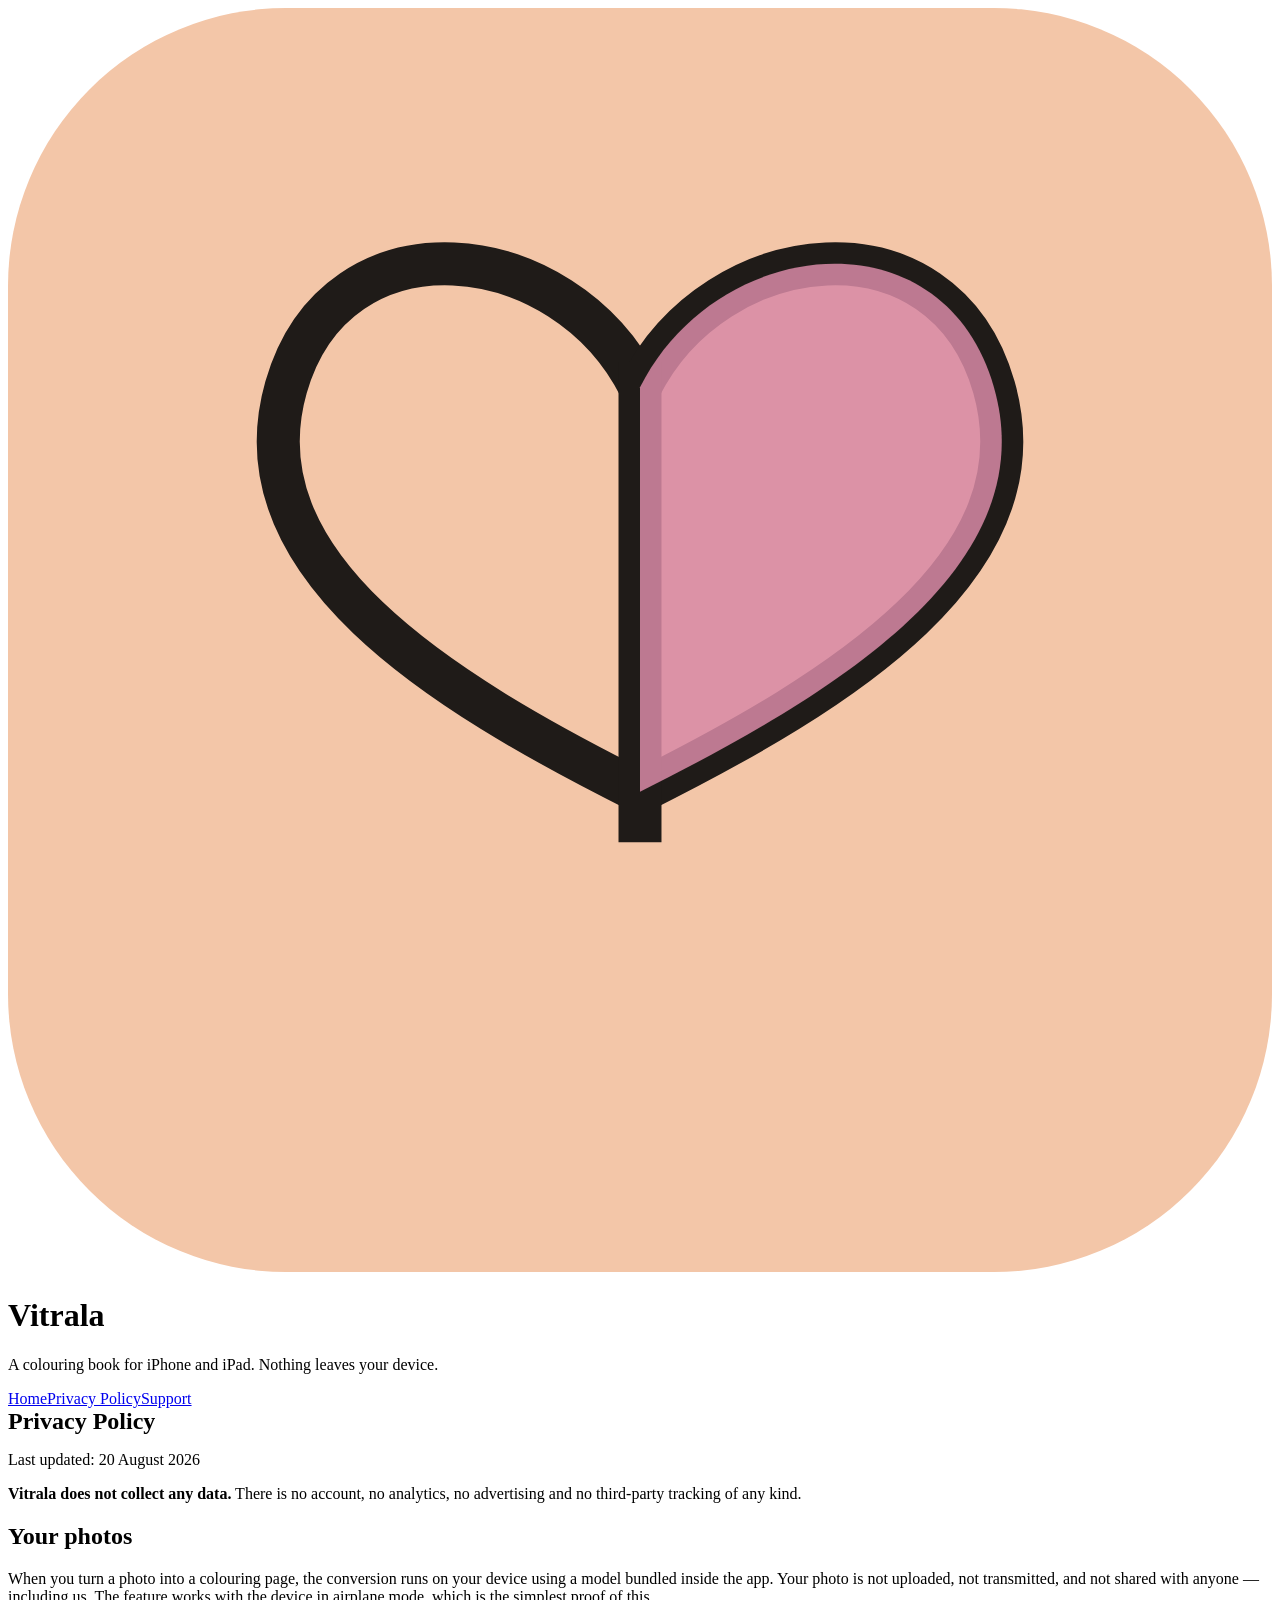
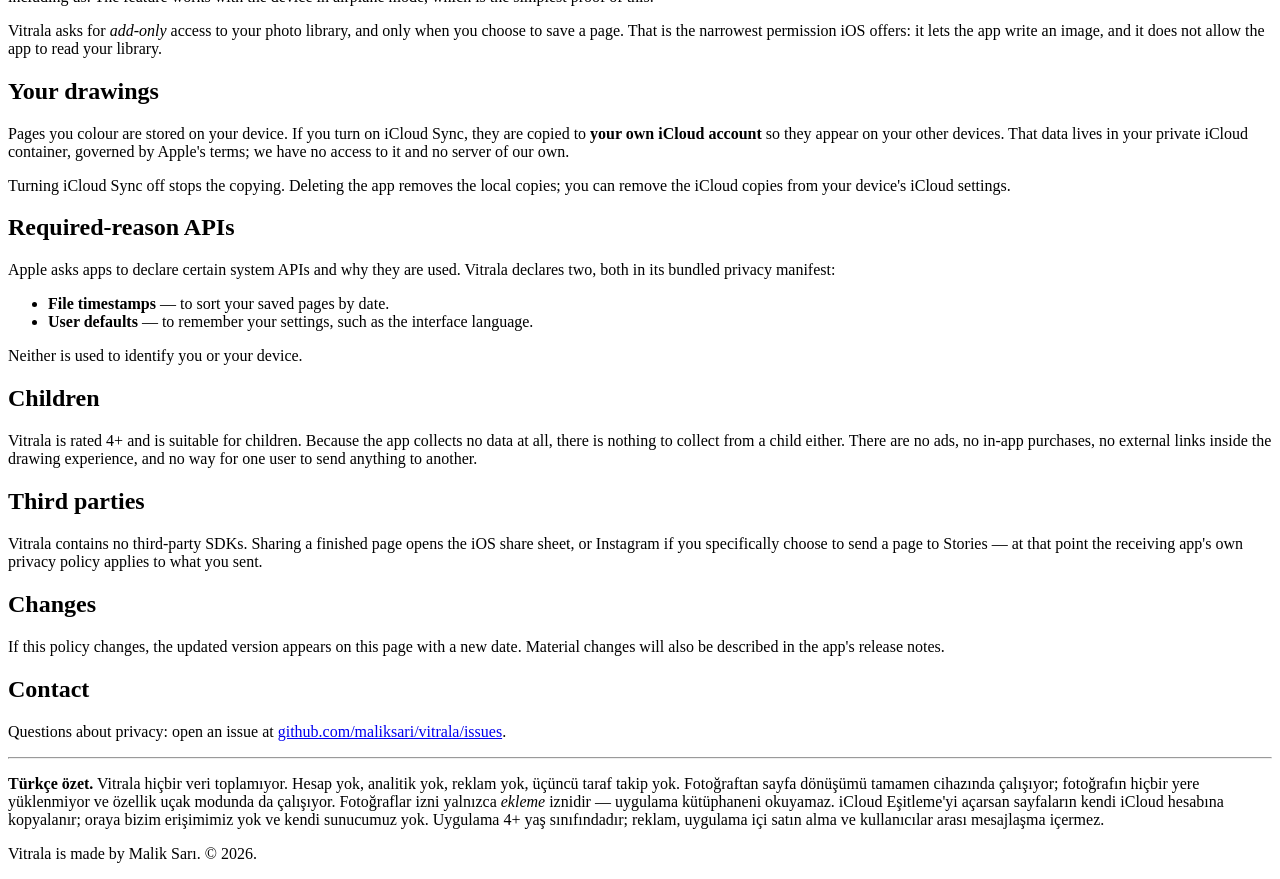
==== privacy/index.html @ ed8d0422 "Vitrala support site: privacy policy and support pages Published for the App Store listing's require" ====
<!doctype html>
<html lang="en">
<head>
<meta charset="utf-8">
<meta name="viewport" content="width=device-width, initial-scale=1">
<title>Vitrala — Privacy Policy</title>
<link rel="stylesheet" href="/vitrala/_shared.css">
</head>
<body>
<main>
<header><svg viewBox="0 0 100 100" xmlns="http://www.w3.org/2000/svg" aria-hidden="true">
  <rect width="100" height="100" rx="22" fill="#f3c6a8"/>
  <g fill="none" stroke="#1f1b18" stroke-width="3.4" stroke-linejoin="round">
    <path d="M50 30 C 44 18 26 16 22 30 C 18 44 34 54 50 62"/>
    <path d="M50 30 C 56 18 74 16 78 30 C 82 44 66 54 50 62"/>
    <path d="M50 28 L50 66"/>
  </g>
  <path d="M50 30 C 56 18 74 16 78 30 C 82 44 66 54 50 62 Z" fill="#d98aa6" opacity="0.85"/>
</svg><h1>Vitrala</h1></header>
<p class="tagline">A colouring book for iPhone and iPad. Nothing leaves your device.</p>
<nav><a href="/vitrala/">Home</a><a href="/vitrala/privacy/" aria-current="page">Privacy Policy</a><a href="/vitrala/support/">Support</a></nav>

<h1 style="font-size:1.5rem;margin:0 0 6px">Privacy Policy</h1>
<p class="meta">Last updated: 20 August 2026</p>

<div class="lead">
<p><strong>Vitrala does not collect any data.</strong> There is no account, no
analytics, no advertising and no third-party tracking of any kind.</p>
</div>

<h2>Your photos</h2>
<p>When you turn a photo into a colouring page, the conversion runs on your
device using a model bundled inside the app. Your photo is not uploaded, not
transmitted, and not shared with anyone — including us. The feature works with
the device in airplane mode, which is the simplest proof of this.</p>
<p>Vitrala asks for <em>add-only</em> access to your photo library, and only when
you choose to save a page. That is the narrowest permission iOS offers: it lets
the app write an image, and it does not allow the app to read your library.</p>

<h2>Your drawings</h2>
<p>Pages you colour are stored on your device. If you turn on iCloud Sync, they
are copied to <strong>your own iCloud account</strong> so they appear on your
other devices. That data lives in your private iCloud container, governed by
Apple's terms; we have no access to it and no server of our own.</p>
<p>Turning iCloud Sync off stops the copying. Deleting the app removes the local
copies; you can remove the iCloud copies from your device's iCloud settings.</p>

<h2>Required-reason APIs</h2>
<p>Apple asks apps to declare certain system APIs and why they are used. Vitrala
declares two, both in its bundled privacy manifest:</p>
<ul>
<li><strong>File timestamps</strong> — to sort your saved pages by date.</li>
<li><strong>User defaults</strong> — to remember your settings, such as the interface language.</li>
</ul>
<p>Neither is used to identify you or your device.</p>

<h2>Children</h2>
<p>Vitrala is rated 4+ and is suitable for children. Because the app collects no
data at all, there is nothing to collect from a child either. There are no ads,
no in-app purchases, no external links inside the drawing experience, and no way
for one user to send anything to another.</p>

<h2>Third parties</h2>
<p>Vitrala contains no third-party SDKs. Sharing a finished page opens the iOS
share sheet, or Instagram if you specifically choose to send a page to Stories —
at that point the receiving app's own privacy policy applies to what you sent.</p>

<h2>Changes</h2>
<p>If this policy changes, the updated version appears on this page with a new
date. Material changes will also be described in the app's release notes.</p>

<h2>Contact</h2>
<p>Questions about privacy: open an issue at
<a href="https://github.com/maliksari/vitrala/issues">github.com/maliksari/vitrala/issues</a>.</p>

<hr>

<p class="lang"><strong>Türkçe özet.</strong> Vitrala hiçbir veri toplamıyor.
Hesap yok, analitik yok, reklam yok, üçüncü taraf takip yok. Fotoğraftan sayfa
dönüşümü tamamen cihazında çalışıyor; fotoğrafın hiçbir yere yüklenmiyor ve
özellik uçak modunda da çalışıyor. Fotoğraflar izni yalnızca <em>ekleme</em>
iznidir — uygulama kütüphaneni okuyamaz. iCloud Eşitleme'yi açarsan sayfaların
kendi iCloud hesabına kopyalanır; oraya bizim erişimimiz yok ve kendi sunucumuz
yok. Uygulama 4+ yaş sınıfındadır; reklam, uygulama içi satın alma ve
kullanıcılar arası mesajlaşma içermez.</p>

<footer>
<p>Vitrala is made by Malik Sarı. &copy; 2026.</p>
</footer>
</main>
</body>
</html>
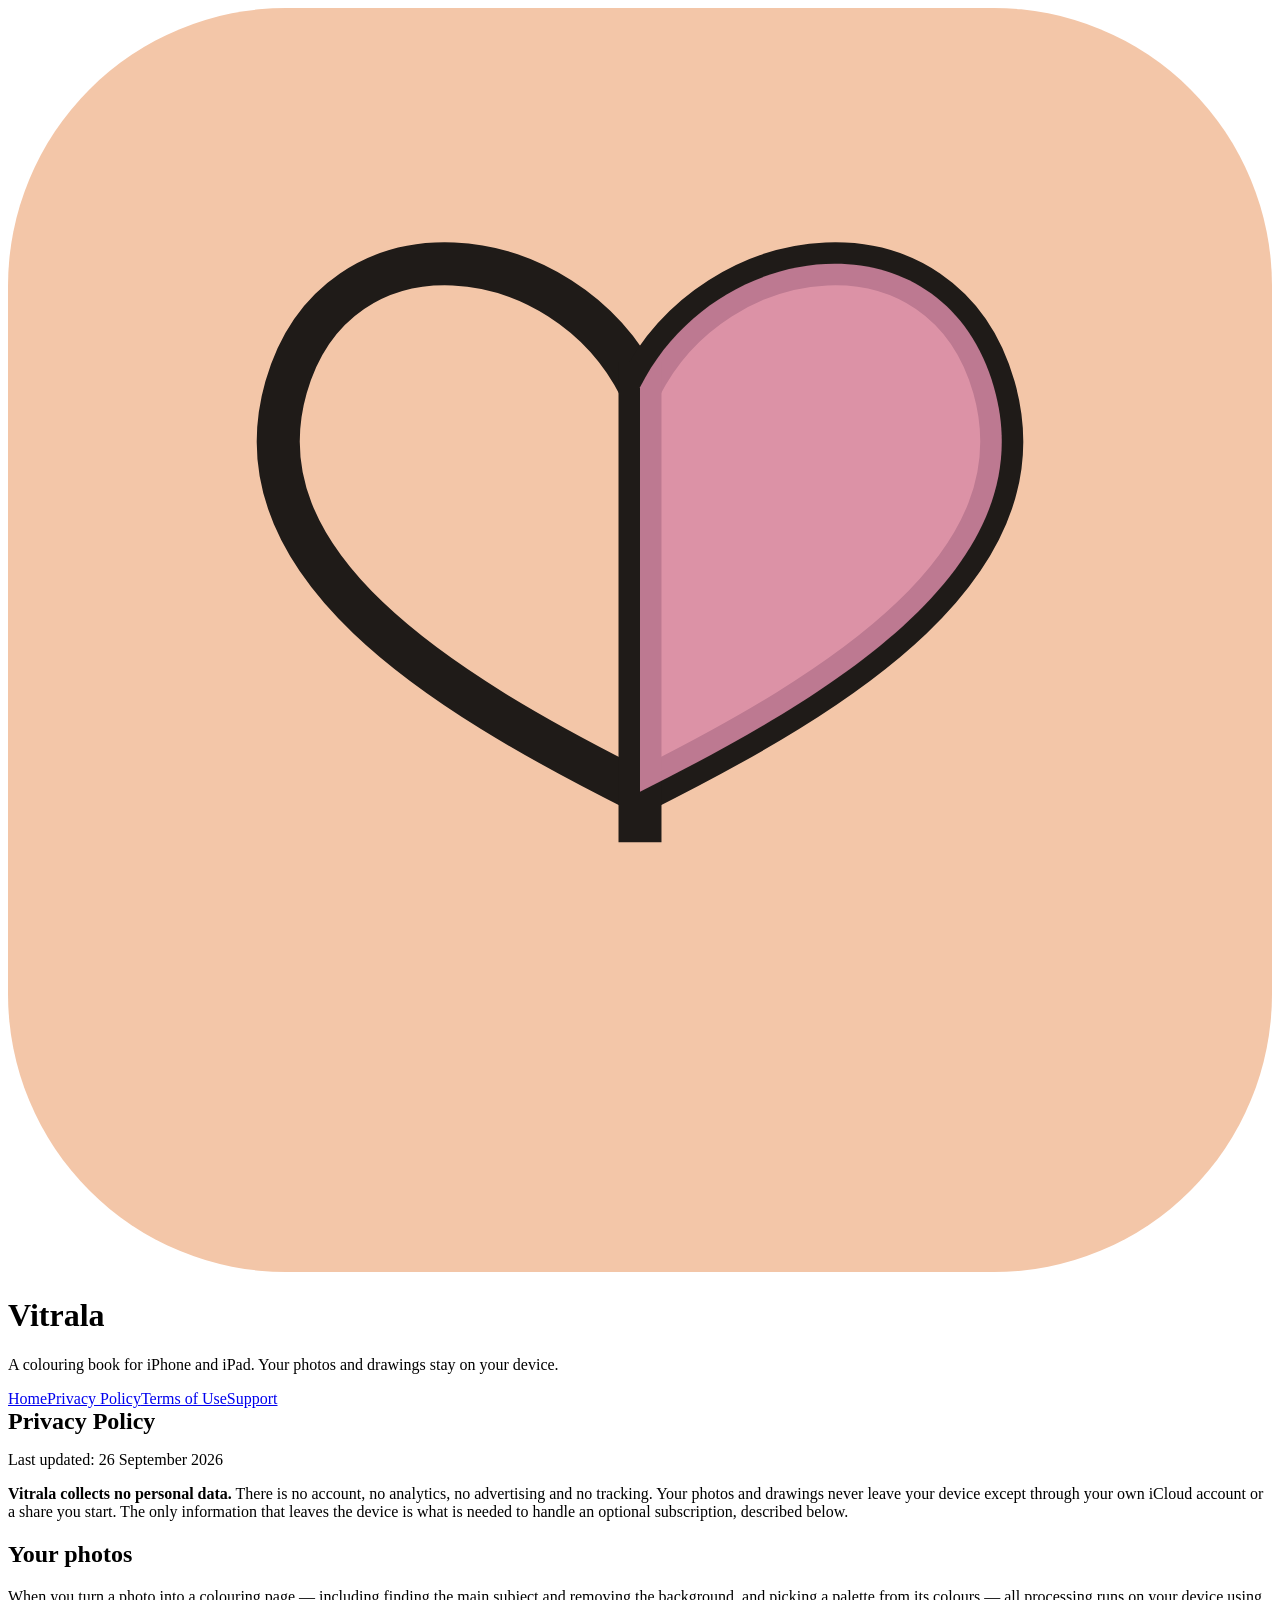
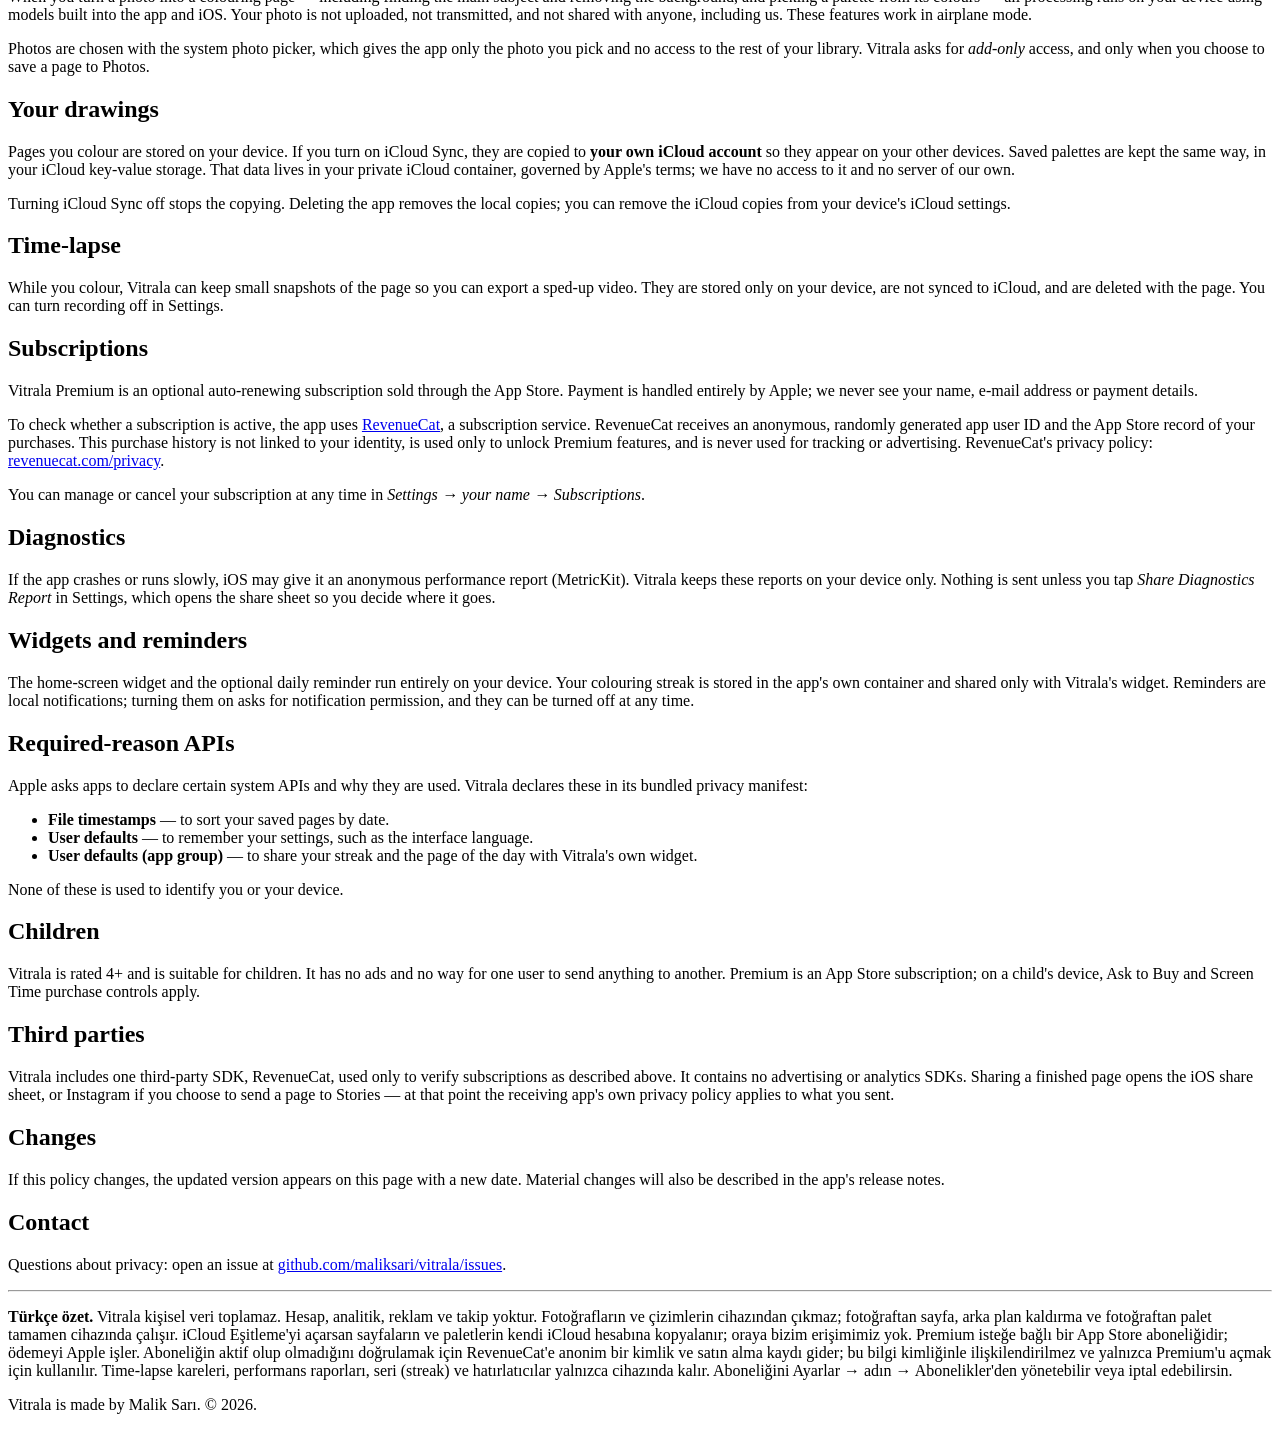
==== commit fc5e9902: "Privacy policy for subscriptions, new Terms of Use page Privacy: declare RevenueCat and purchase his" ====
--- a/privacy/index.html
+++ b/privacy/index.html
@@ -17,53 +17,91 @@
   </g>
   <path d="M50 30 C 56 18 74 16 78 30 C 82 44 66 54 50 62 Z" fill="#d98aa6" opacity="0.85"/>
 </svg><h1>Vitrala</h1></header>
-<p class="tagline">A colouring book for iPhone and iPad. Nothing leaves your device.</p>
-<nav><a href="/vitrala/">Home</a><a href="/vitrala/privacy/" aria-current="page">Privacy Policy</a><a href="/vitrala/support/">Support</a></nav>
+<p class="tagline">A colouring book for iPhone and iPad. Your photos and drawings stay on your device.</p>
+<nav><a href="/vitrala/">Home</a><a href="/vitrala/privacy/" aria-current="page">Privacy Policy</a><a href="/vitrala/terms/">Terms of Use</a><a href="/vitrala/support/">Support</a></nav>
 
 <h1 style="font-size:1.5rem;margin:0 0 6px">Privacy Policy</h1>
-<p class="meta">Last updated: 20 August 2026</p>
+<p class="meta">Last updated: 26 September 2026</p>
 
 <div class="lead">
-<p><strong>Vitrala does not collect any data.</strong> There is no account, no
-analytics, no advertising and no third-party tracking of any kind.</p>
+<p><strong>Vitrala collects no personal data.</strong> There is no account, no
+analytics, no advertising and no tracking. Your photos and drawings never leave
+your device except through your own iCloud account or a share you start. The
+only information that leaves the device is what is needed to handle an optional
+subscription, described below.</p>
 </div>
 
 <h2>Your photos</h2>
-<p>When you turn a photo into a colouring page, the conversion runs on your
-device using a model bundled inside the app. Your photo is not uploaded, not
-transmitted, and not shared with anyone — including us. The feature works with
-the device in airplane mode, which is the simplest proof of this.</p>
-<p>Vitrala asks for <em>add-only</em> access to your photo library, and only when
-you choose to save a page. That is the narrowest permission iOS offers: it lets
-the app write an image, and it does not allow the app to read your library.</p>
+<p>When you turn a photo into a colouring page — including finding the main
+subject and removing the background, and picking a palette from its colours —
+all processing runs on your device using models built into the app and iOS.
+Your photo is not uploaded, not transmitted, and not shared with anyone,
+including us. These features work in airplane mode.</p>
+<p>Photos are chosen with the system photo picker, which gives the app only the
+photo you pick and no access to the rest of your library. Vitrala asks for
+<em>add-only</em> access, and only when you choose to save a page to Photos.</p>
 
 <h2>Your drawings</h2>
 <p>Pages you colour are stored on your device. If you turn on iCloud Sync, they
 are copied to <strong>your own iCloud account</strong> so they appear on your
-other devices. That data lives in your private iCloud container, governed by
-Apple's terms; we have no access to it and no server of our own.</p>
+other devices. Saved palettes are kept the same way, in your iCloud key-value
+storage. That data lives in your private iCloud container, governed by Apple's
+terms; we have no access to it and no server of our own.</p>
 <p>Turning iCloud Sync off stops the copying. Deleting the app removes the local
 copies; you can remove the iCloud copies from your device's iCloud settings.</p>
 
+<h2>Time-lapse</h2>
+<p>While you colour, Vitrala can keep small snapshots of the page so you can
+export a sped-up video. They are stored only on your device, are not synced to
+iCloud, and are deleted with the page. You can turn recording off in Settings.</p>
+
+<h2>Subscriptions</h2>
+<p>Vitrala Premium is an optional auto-renewing subscription sold through the
+App Store. Payment is handled entirely by Apple; we never see your name, e-mail
+address or payment details.</p>
+<p>To check whether a subscription is active, the app uses
+<a href="https://www.revenuecat.com">RevenueCat</a>, a subscription service.
+RevenueCat receives an anonymous, randomly generated app user ID and the App
+Store record of your purchases. This purchase history is not linked to your
+identity, is used only to unlock Premium features, and is never used for
+tracking or advertising. RevenueCat's privacy policy:
+<a href="https://www.revenuecat.com/privacy">revenuecat.com/privacy</a>.</p>
+<p>You can manage or cancel your subscription at any time in
+<em>Settings → your name → Subscriptions</em>.</p>
+
+<h2>Diagnostics</h2>
+<p>If the app crashes or runs slowly, iOS may give it an anonymous performance
+report (MetricKit). Vitrala keeps these reports on your device only. Nothing is
+sent unless you tap <em>Share Diagnostics Report</em> in Settings, which opens
+the share sheet so you decide where it goes.</p>
+
+<h2>Widgets and reminders</h2>
+<p>The home-screen widget and the optional daily reminder run entirely on your
+device. Your colouring streak is stored in the app's own container and shared
+only with Vitrala's widget. Reminders are local notifications; turning them on
+asks for notification permission, and they can be turned off at any time.</p>
+
 <h2>Required-reason APIs</h2>
 <p>Apple asks apps to declare certain system APIs and why they are used. Vitrala
-declares two, both in its bundled privacy manifest:</p>
+declares these in its bundled privacy manifest:</p>
 <ul>
 <li><strong>File timestamps</strong> — to sort your saved pages by date.</li>
 <li><strong>User defaults</strong> — to remember your settings, such as the interface language.</li>
+<li><strong>User defaults (app group)</strong> — to share your streak and the page of the day with Vitrala's own widget.</li>
 </ul>
-<p>Neither is used to identify you or your device.</p>
+<p>None of these is used to identify you or your device.</p>
 
 <h2>Children</h2>
-<p>Vitrala is rated 4+ and is suitable for children. Because the app collects no
-data at all, there is nothing to collect from a child either. There are no ads,
-no in-app purchases, no external links inside the drawing experience, and no way
-for one user to send anything to another.</p>
+<p>Vitrala is rated 4+ and is suitable for children. It has no ads and no way for
+one user to send anything to another. Premium is an App Store subscription; on a
+child's device, Ask to Buy and Screen Time purchase controls apply.</p>
 
 <h2>Third parties</h2>
-<p>Vitrala contains no third-party SDKs. Sharing a finished page opens the iOS
-share sheet, or Instagram if you specifically choose to send a page to Stories —
-at that point the receiving app's own privacy policy applies to what you sent.</p>
+<p>Vitrala includes one third-party SDK, RevenueCat, used only to verify
+subscriptions as described above. It contains no advertising or analytics SDKs.
+Sharing a finished page opens the iOS share sheet, or Instagram if you choose to
+send a page to Stories — at that point the receiving app's own privacy policy
+applies to what you sent.</p>
 
 <h2>Changes</h2>
 <p>If this policy changes, the updated version appears on this page with a new
@@ -75,14 +113,17 @@
 
 <hr>
 
-<p class="lang"><strong>Türkçe özet.</strong> Vitrala hiçbir veri toplamıyor.
-Hesap yok, analitik yok, reklam yok, üçüncü taraf takip yok. Fotoğraftan sayfa
-dönüşümü tamamen cihazında çalışıyor; fotoğrafın hiçbir yere yüklenmiyor ve
-özellik uçak modunda da çalışıyor. Fotoğraflar izni yalnızca <em>ekleme</em>
-iznidir — uygulama kütüphaneni okuyamaz. iCloud Eşitleme'yi açarsan sayfaların
-kendi iCloud hesabına kopyalanır; oraya bizim erişimimiz yok ve kendi sunucumuz
-yok. Uygulama 4+ yaş sınıfındadır; reklam, uygulama içi satın alma ve
-kullanıcılar arası mesajlaşma içermez.</p>
+<p class="lang"><strong>Türkçe özet.</strong> Vitrala kişisel veri toplamaz.
+Hesap, analitik, reklam ve takip yoktur. Fotoğrafların ve çizimlerin cihazından
+çıkmaz; fotoğraftan sayfa, arka plan kaldırma ve fotoğraftan palet tamamen
+cihazında çalışır. iCloud Eşitleme'yi açarsan sayfaların ve paletlerin kendi
+iCloud hesabına kopyalanır; oraya bizim erişimimiz yok. Premium isteğe bağlı bir
+App Store aboneliğidir; ödemeyi Apple işler. Aboneliğin aktif olup olmadığını
+doğrulamak için RevenueCat'e anonim bir kimlik ve satın alma kaydı gider; bu bilgi
+kimliğinle ilişkilendirilmez ve yalnızca Premium'u açmak için kullanılır.
+Time-lapse kareleri, performans raporları, seri (streak) ve hatırlatıcılar
+yalnızca cihazında kalır. Aboneliğini Ayarlar → adın → Abonelikler'den
+yönetebilir veya iptal edebilirsin.</p>
 
 <footer>
 <p>Vitrala is made by Malik Sarı. &copy; 2026.</p>
